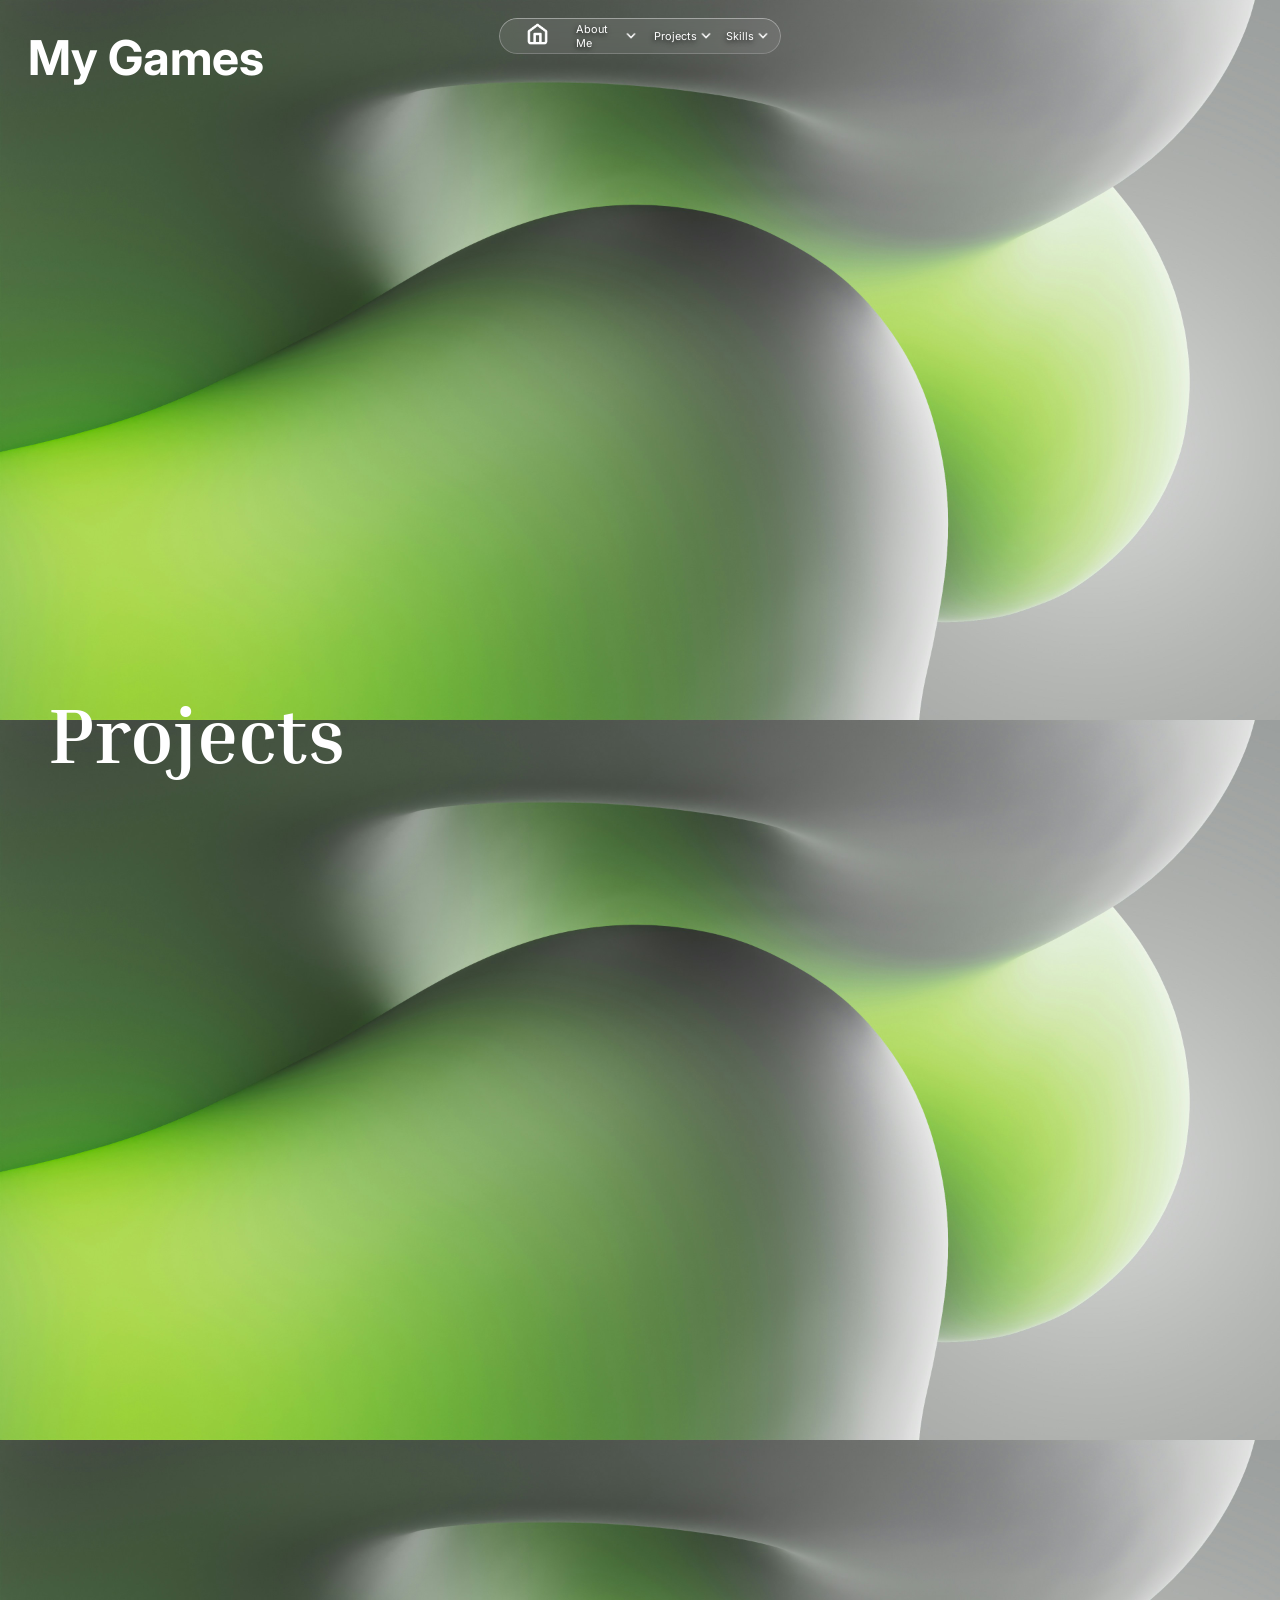
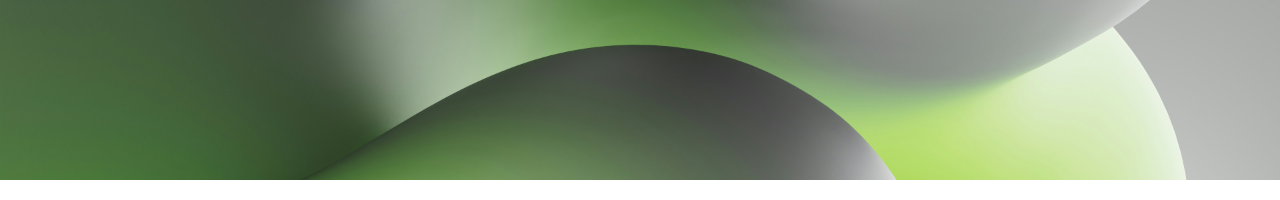
==== games.html @ 847bc43a "Added a games page" ====
<!DOCTYPE html>
<html lang="en">
  <head>
    <meta charset="UTF-8">
    <meta name="viewport" content="width=device-width, initial-scale=1.0">
    <meta http-equiv="X-UA-Compatible" content="ie=edge">
    <title>My Games</title>
    <link id="link" rel="stylesheet" href="style.css">

    <link rel="preconnect" href="https://fonts.googleapis.com">
    <link rel="preconnect" href="https://fonts.gstatic.com" crossorigin>
    <link href="https://fonts.googleapis.com/css2?family=Inria+Serif:ital,wght@0,300;0,400;0,700;1,300;1,400;1,700&display=swap" rel="stylesheet">

    <link href='https://fonts.googleapis.com/css?family=Inter' rel='stylesheet'>
    

  </head>
  <body>
    
    <script src="main.js" defer></script>

    <div class="NavBar">
           <div class="navbarsection" id="nv1">
            <a href="index.html"><img id="HomeButton" class="active" src="Home.png"></a>
           </div>
           <div class="navbarsection" id="nv2">
            <div><a href="index.html">About Me</a></div> <img class="dropdown" src="DropDown.png">
           </div>
            <div class="navbarsection" id="nv3">
            <div><a href="index.html">Projects</a></div> <img class="dropdown" src="DropDown.png">
           </div>
           <div class="navbarsection" id="nv4">
            <div><a href="index.html">Skills</a></div> <img class="dropdown" src="DropDown.png">
           </div>
        </div>

    <h2 id='name'>My Games</h2>

    <h1 id='projects'>Projects</h1>

  </body>
</html>
---- style.css ----
body {
    height: 200vh;
    background-image: url(test2.jpg);
    background-size: contain;
}

#name {
    font-size: 48px;
    margin-top: 20px;
    margin-left: 20px;

    font-family: 'Inter';
    color: rgb(255, 255, 255);
}

#projects {
    font-size: 78px;
    margin-top: 600px;
    margin-left: 40px;

    font-family: 'Inria Serif';
    color: rgb(255, 255, 255);
}

#container {
    height: 250px;
    display: flex;
    background-color: aquamarine;
    margin-top: 500px;
}

.item {
    height: 200px;
    width: 300px;
    background-color: chartreuse;
    margin: 80px;
    margin-top: 25px;
    border-radius: 25px;
}

.NavBar {
    border-radius: 30px;
    --border-width: 1px;
    background: hsl(from rgb(160, 160, 160) h s l / 0.2);
    backdrop-filter: blur(7px);

    height: 4vh;
    width: 20vw;
    padding-left: 1vw;
    padding-right: 1vw;
    display: flex;
    align-items: center;
    position: sticky;
    top: 2vh;
    margin: auto;
    margin-top: -4vh;
    gap: 1vw;
    justify-content: left;
}

.NavBar::before {
    content:'';
    position: absolute;
    inset: 0;
    background: linear-gradient(rgba(255, 255, 255, 0.411), rgba(170, 170, 170, 0.411)) border-box;
    z-index: -1;
    border-radius: inherit;
    border: var(--border-width) solid transparent;
    mask: linear-gradient(black 0 0) border-box, linear-gradient(black 0 0) padding-box;
    mask-composite: subtract;
}

.NavBar div a{
    font-family: 'Inter';
    color: white;
    text-shadow: -1px 2px 5px rgba(0, 0, 0, 0.7);
}

.dropdown {
    height: 2vh;
    margin-left: -2vw;
}

.navbarsection {
    display: flex;
    align-items: center;
    gap: 2vw;
    justify-content: left;
}

.navbarsection:hover {
    background: hsl(from rgb(196, 255, 187) h s l / 0.15);
    backdrop-filter: blur(5px);
    height: 4vh;
    border-radius: 20px;
}

#nv1 {
    width: 4vw;
    justify-content: center; 
    align-items: center;
}

#nv2 {
    width: 5vw;
    margin-right: 0.5vw;
    justify-content: center; 
    align-items: center;
    font-size: .85vw;
}


#nv3 {
    width: 4vw;
    margin-right: 0.5vw;
    justify-content: center; 
    align-items: center;
    font-size: .85vw;
}


#nv4 {
    width: 3vw;
    justify-content: center; 
    align-items: center;
    font-size: .85vw;
}


#HomeButton {
    height: 2.5vh;
}

.inria-serif-bold {
  font-family: "Inria Serif", serif;
  font-weight: 700;
  font-style: normal;
}

a {
    text-decoration: none;
    color: white;
}
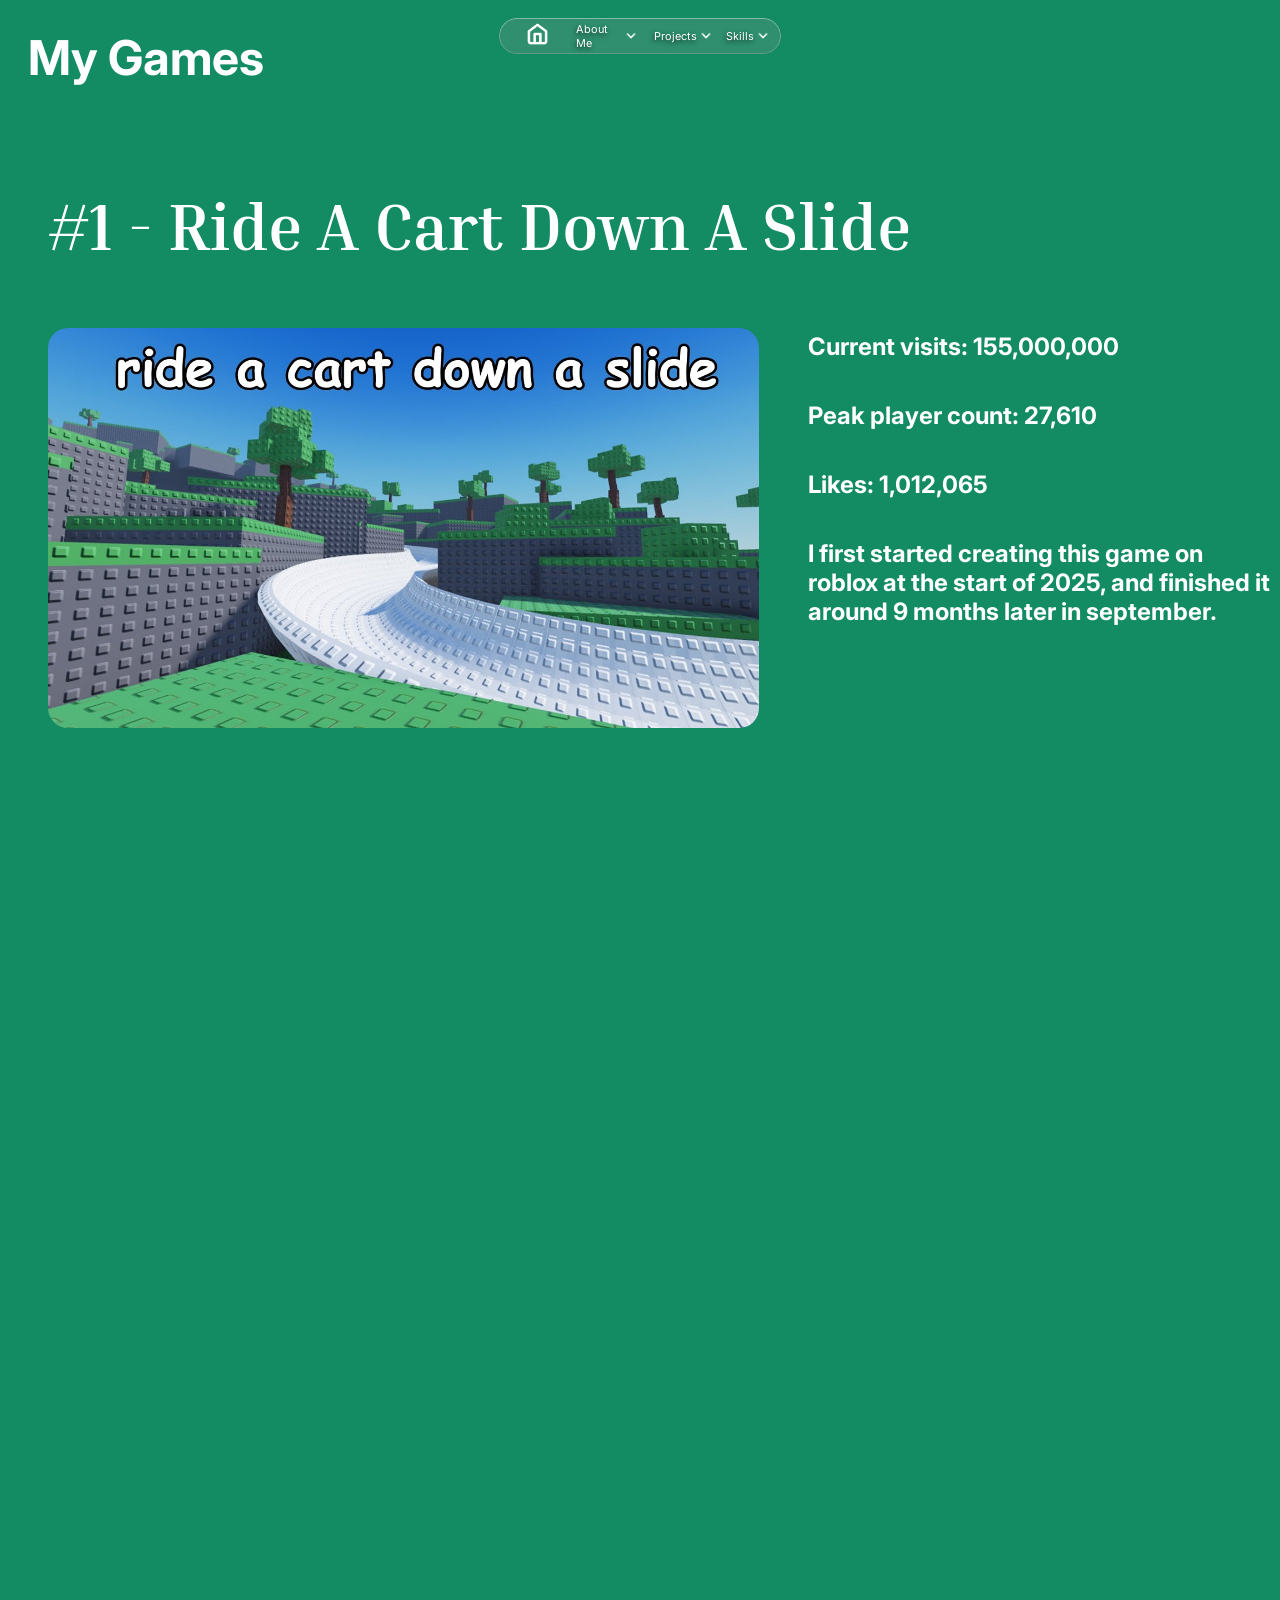
==== commit c4e37923: "Added a game" ====
--- a/games.html
+++ b/games.html
@@ -5,7 +5,7 @@
     <meta name="viewport" content="width=device-width, initial-scale=1.0">
     <meta http-equiv="X-UA-Compatible" content="ie=edge">
     <title>My Games</title>
-    <link id="link" rel="stylesheet" href="style.css">
+    <link id="link" rel="stylesheet" href="games.css">
 
     <link rel="preconnect" href="https://fonts.googleapis.com">
     <link rel="preconnect" href="https://fonts.gstatic.com" crossorigin>
@@ -36,7 +36,13 @@
 
     <h2 id='name'>My Games</h2>
 
-    <h1 id='projects'>Projects</h1>
+    <h1 id='projects'>#1 - Ride A Cart Down A Slide</h1>
+
+    <img src="game1.jpg" id="gameOneImage">
+    <h2 class="desc" id="visits">Current visits: 155,000,000</h2> <!--  Make this dynamic with an API -->
+    <h2 class="desc" id="ccu">Peak player count: 27,610</h2>
+    <h2 class="desc" id="likes">Likes: 1,012,065</h2>
+    <h2 class="desc" id="maindesc">I first started creating this game on roblox at the start of 2025, and finished it around 9 months later in september.</h2>
 
   </body>
 </html>
--- a/games.css
+++ b/games.css
@@ -0,0 +1,166 @@
+html {
+  scroll-behavior: smooth;
+}
+
+body {
+    height: 200vh;
+    background-image: url();
+    background-color:rgb(19, 139, 99);
+    background-size: contain;
+}
+
+#name {
+    font-size: 48px;
+    margin-top: 20px;
+    margin-left: 20px;
+
+    font-family: 'Inter';
+    color: rgb(255, 255, 255);
+}
+
+#projects {
+    font-size: 65px;
+    margin-top: 100px;
+    margin-left: 40px;
+
+    font-family: 'Inria Serif';
+    color: rgb(255, 255, 255);
+}
+
+#gameOneImage {
+    height: 400px;
+    margin-top: 20px;
+    margin-left: 40px;
+    border-radius: 20px;
+}
+
+#visits{
+    margin-top: -400px;
+    margin-left: 800px;
+}
+
+#ccu{
+    margin-top: 40px;
+    margin-left: 800px;
+}
+
+#likes{
+    margin-top: 40px;
+    margin-left: 800px;
+}
+
+#maindesc{
+    margin-top: 40px;
+    margin-left: 800px;
+}
+
+.desc {
+    font-size: 24px;
+
+    font-family: 'Inter';
+    color: rgb(255, 255, 255);
+}
+
+.NavBar {
+    border-radius: 30px;
+    --border-width: 1px;
+    background: hsl(from rgb(160, 160, 160) h s l / 0.2);
+    backdrop-filter: blur(7px);
+
+    height: 4vh;
+    width: 20vw;
+    padding-left: 1vw;
+    padding-right: 1vw;
+    display: flex;
+    align-items: center;
+    position: sticky;
+    top: 2vh;
+    margin: auto;
+    margin-top: -4vh;
+    gap: 1vw;
+    justify-content: left;
+}
+
+.NavBar::before {
+    content:'';
+    position: absolute;
+    inset: 0;
+    background: linear-gradient(rgba(255, 255, 255, 0.411), rgba(170, 170, 170, 0.411)) border-box;
+    z-index: -1;
+    border-radius: inherit;
+    border: var(--border-width) solid transparent;
+    mask: linear-gradient(black 0 0) border-box, linear-gradient(black 0 0) padding-box;
+    mask-composite: subtract;
+}
+
+.NavBar div a{
+    font-family: 'Inter';
+    color: white;
+    text-shadow: -1px 2px 5px rgba(0, 0, 0, 0.7);
+}
+
+.dropdown {
+    height: 2vh;
+    margin-left: -2vw;
+}
+
+.navbarsection {
+    display: flex;
+    align-items: center;
+    gap: 2vw;
+    justify-content: left;
+}
+
+.navbarsection:hover {
+    background: hsl(from rgb(196, 255, 187) h s l / 0.15);
+    backdrop-filter: blur(5px);
+    height: 4vh;
+    border-radius: 20px;
+}
+
+#nv1 {
+    width: 4vw;
+    justify-content: center; 
+    align-items: center;
+}
+
+#nv2 {
+    width: 5vw;
+    margin-right: 0.5vw;
+    justify-content: center; 
+    align-items: center;
+    font-size: .85vw;
+}
+
+
+#nv3 {
+    width: 4vw;
+    margin-right: 0.5vw;
+    justify-content: center; 
+    align-items: center;
+    font-size: .85vw;
+}
+
+
+#nv4 {
+    width: 3vw;
+    justify-content: center; 
+    align-items: center;
+    font-size: .85vw;
+}
+
+
+#HomeButton {
+    height: 2.5vh;
+}
+
+.inria-serif-bold {
+  font-family: "Inria Serif", serif;
+  font-weight: 700;
+  font-style: normal;
+}
+
+a {
+    text-decoration: none;
+    color: white;
+}
